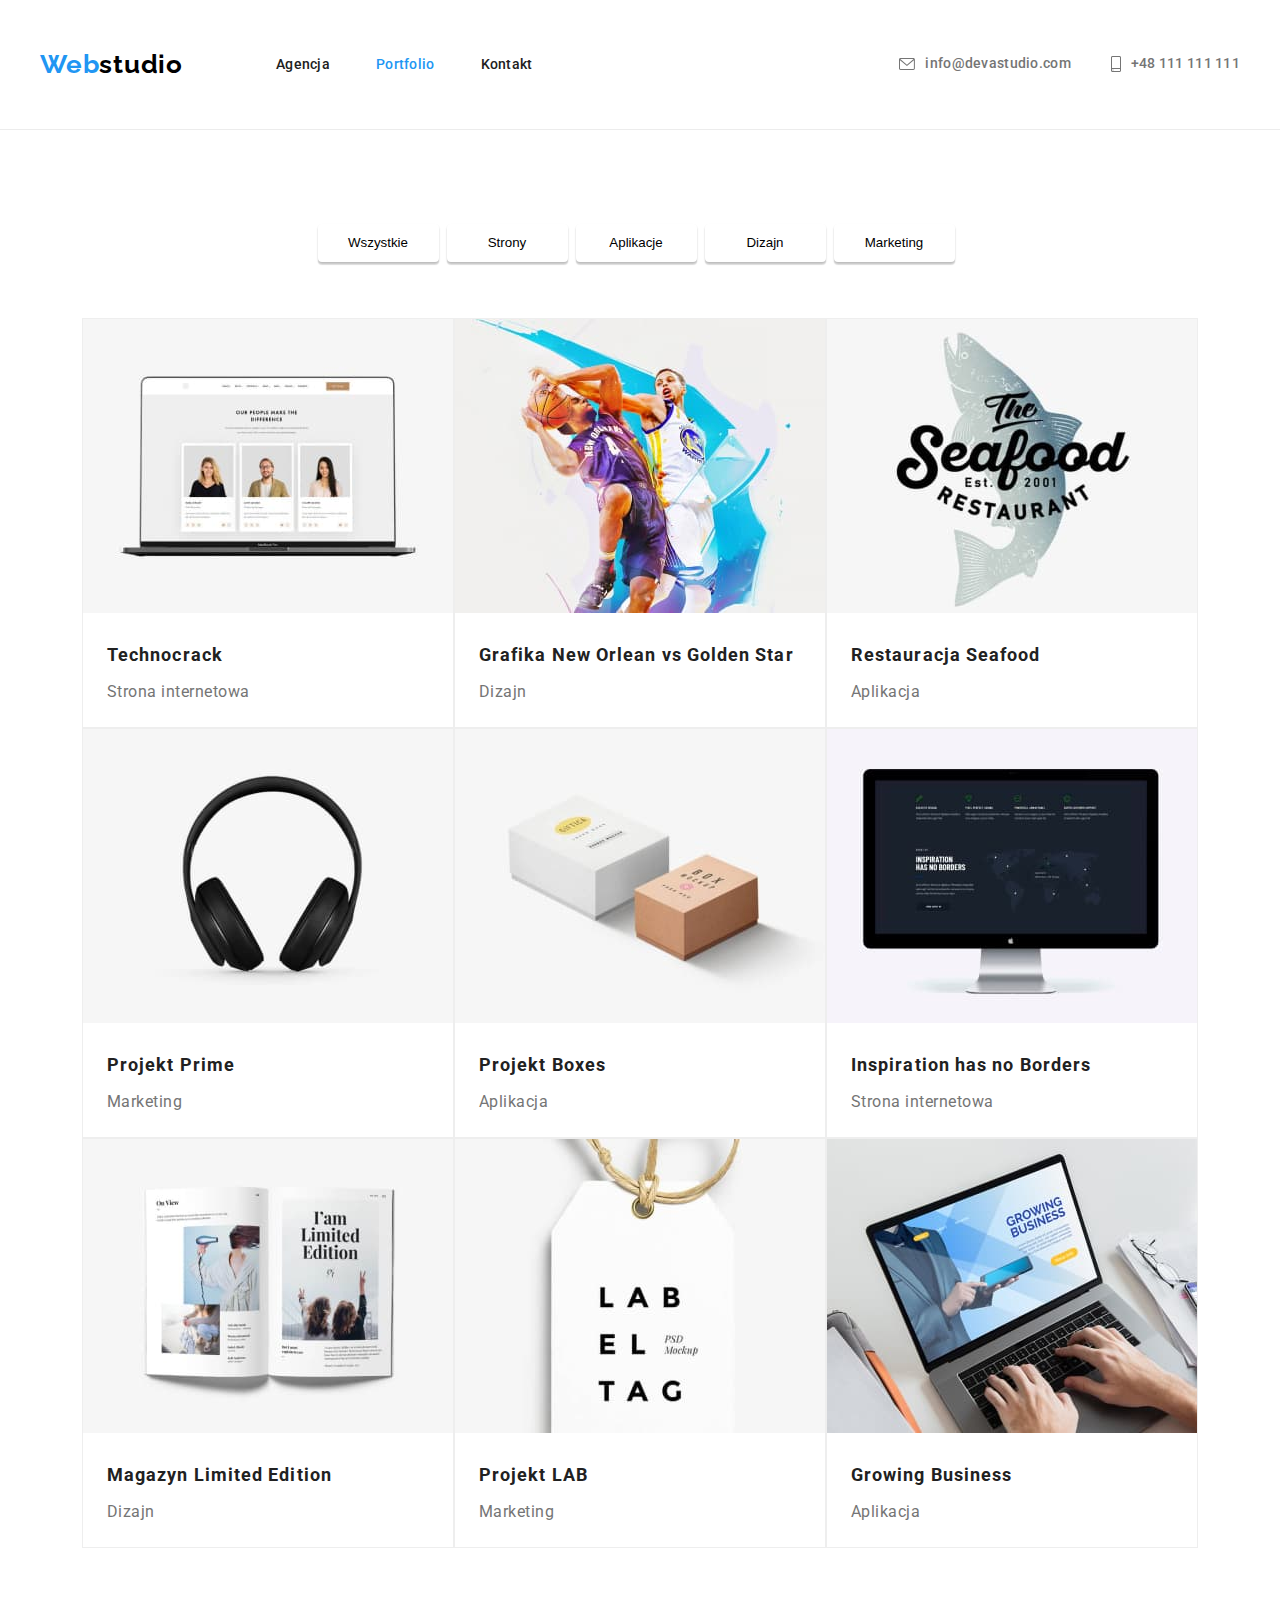
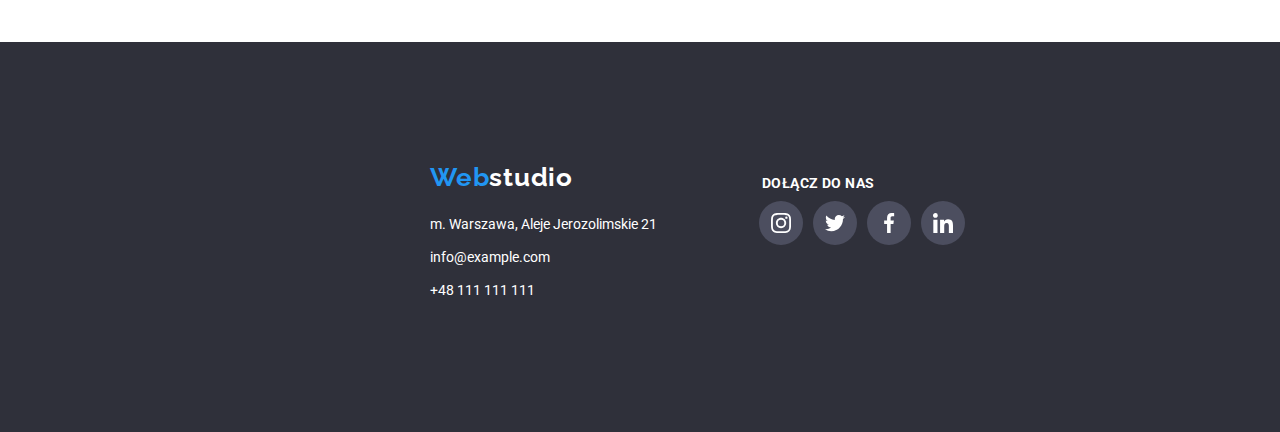
==== portfolio.html @ 0e6512ee "changed position of portfolio pictures" ====
<!DOCTYPE html>
<html lang="en">
  <head>
    <meta charset="UTF-8" />
    <meta http-equiv="X-UA-Compatible" content="IE=edge" />
    <meta name="viewport" content="width=device-width, initial-scale=1.0" />
    <title>Portofolio</title>

    <link rel="preconnect" href="https://fonts.googleapis.com" />
    <link rel="preconnect" href="https://fonts.gstatic.com" crossorigin />
    <link
      href="https://fonts.googleapis.com/css2?family=Raleway:wght@700&family=Roboto:wght@400;500;700;900&display=swap"
      rel="stylesheet"
    />
    <link
      rel="stylesheet"
      href="https://fonts.googleapis.com/css2?family=Montserrat:wght@400;700&family=Raleway:wght@700&family=Roboto:wght@400;500;700;900&display=swap" 
    />
    <link href="./css/styles.css" rel="stylesheet" />
  </head>

  <body>
    <header class="header-container border">
      <div class="header-content">
      <nav>
        <ul class="list header-content-list">
          <li>
            <a class="menu-item-one" href="./index.html"
              >Web<span class="menu-color">studio</span></a
            >
          </li>
          <li>
            <a class="menu-item-twenty-two" href="./index.html">Agencja</a>
          </li>
          <li>
            <a class="menu-item-thirty-three" href="./portfolio.html"
              >Portfolio</a
            >
          </li>
          <li><a class="menu-item-four" href="/Kontakt">Kontakt</a></li>
        </ul>
      </nav>
      <ul class="list header-content-list">
          <li class="contact">
            <svg class="contact-icon" width="16" height="12">
              <use href="./images/icons.svg#icon-envelope"></use>
            </svg>
          <a class="menu-item-five" href="mailto:info@devstudio.com"
            >info@devastudio.com</a
          >
        </li>
        <li class="contact">
            <svg class="contact-icon" width="10" height="16">
              <use href="./images/icons.svg#icon-smartphone"></use>
            </svg>
          <a class="menu-item-six" href="tel:+48111111111">+48 111 111 111</a>
        </li>
      </ul>
      </div>
    </header>

    <main class="container">
  
      <ul class="buttons">
        <li><button type="button" class="btn-hover second-nav-bar">Wszystkie</button></li>
        <li><button type="button" class="btn-hover second-nav-bar">Strony</button></li>
        <li><button type="button" class="btn-hover second-nav-bar">Aplikacje</button></li>
        <li><button type="button" class="btn-hover second-nav-bar">Dizajn</button></li>
        <li><button type="button" class="btn-hover second-nav-bar">Marketing</button></li>
      </ul>
    

      <ul class="picture-portfolio">
        <li class="picture-portfolio-hover"><div class="picture-portfolio-border">
          <img 
            src="./images/portfolio_img/technocrack.jpg"
            alt="laptop"
            width="370"
            height="294"
          />
          <h3 class="picture-portfolio-title">Technocrack</h3> <p class="picture-portfolio-description">Strona internetowa</p></div>
        </li>

        <li class="picture-portfolio-hover"><div class="picture-portfolio-border">
          <img
            src="./images/portfolio_img/graphic_new_orlean.jpg"
            alt="nba"
            width="370"
            height="294"
          />
          <h3 class="picture-portfolio-title">Grafika New Orlean vs Golden Star</h3> <p class="picture-portfolio-description">Dizajn</p></div>
        </li>

        <li class="picture-portfolio-hover"><div class="picture-portfolio-border">
          <img 
            src="./images/portfolio_img/restaurant_seafood.jpg"
            alt="restaurant's logo"
            width="370"
            height="294"
          />
          <h3 class="picture-portfolio-title">Restauracja Seafood</h3> <p class="picture-portfolio-description">Aplikacja</p></div>
        </li>

        <li class="picture-portfolio-hover"><div class="picture-portfolio-border">
          <img 
            src="./images/portfolio_img/project_prime.jpg"
            alt="headphones"
            width="370"
            height="294"
          />
          <h3 class="picture-portfolio-title">Projekt Prime</h3> <p class="picture-portfolio-description">Marketing</p></div>
        </li>
        <li class="picture-portfolio-hover"><div class="picture-portfolio-border">
          <img 
            src="./images/portfolio_img/project_boxes.jpg"
            alt="boxes"
            width="370"
            height="294"
          />
          <h3 class="picture-portfolio-title">Projekt Boxes</h3> <p class="picture-portfolio-description">Aplikacja</p></div>
        </li>
        <li class="picture-portfolio-hover">
          <img 
            src="./images/portfolio_img/inspirations_has_no_borders.jpg"
            alt="monitor"
            width="370"
            height="294"
          />
          <h3 class="picture-portfolio-title">Inspiration has no Borders</h3> <p class="picture-portfolio-description">Strona internetowa</p>
        </li>
        <li class="picture-portfolio-hover"><div class="picture-portfolio-border">
          <img 
            src="./images/portfolio_img/magazine_limited_edition.jpg"
            alt="magazine"
            width="370"
            height="294"
          />
          <h3 class="picture-portfolio-title">Magazyn Limited Edition</h3> <p class="picture-portfolio-description">Dizajn</p></div>
        </li>
        <li class="picture-portfolio-hover"><div class="picture-portfolio-border">
          <img 
            src="./images/portfolio_img/project_lab.jpg"
            alt="label"
            width="370"
            height="294"
          />
          <h3 class="picture-portfolio-title">Projekt LAB</h3> <p class="picture-portfolio-description">Marketing</p></div>
        </li>
        <li class="picture-portfolio-hover"><div class="picture-portfolio-border">
          <img 
            src="./images/portfolio_img/growing_business.jpg"
            alt="hands on a laptop"
            width="370"
            height="294"
          />
          <h3 class="picture-portfolio-title">Growing Business</h3> <p class="picture-portfolio-description">Aplikacja</p></div>
        </li>
      </ul>
  
    </main>

    <footer class="container-footer">
      <address class="container-footer">
        <div class="footer-address">
          <a class="foot-name" href="./index.html"
            >Web<span class="foot-menu-color">studio</span></a
          >
          <ul class="footer-list">
        <li class="foot-data">m. Warszawa, Aleje Jerozolimskie 21</li>
        <li class="foot-data"><a class="footer-contact" href="mailto:info@example.com">info@example.com</a></li>
        <li class="foot-data"><a class="footer-contact" href="tel:+48111111111">+48 111 111 111</a></li>
      </ul>
    </div>
    <div class="footer-second-section">
      <p class="footer-second-section-title">dołącz do nas</p>
      <ul class="section-social-link-footer">
        <li>
      <a class="social-link-footer" href="#">
        <svg class="social-icon-footer"><use href="./images/icons.svg#icon-instagram-2"></use></svg>
      </a>
    </li>
      <li>
      <a class="social-link-footer" href="#">
        <svg class="social-icon-footer"><use href="./images/icons.svg#icon-twitter-1"></use></svg>
      </a>
    </li>
      <li>
      <a class="social-link-footer" href="#">
        <svg class="social-icon-footer"><use href="./images/icons.svg#icon-facebook-1"></use></svg>
      </a>
    </li>
      <li>
      <a class="social-link-footer" href="#">
        <svg class="social-icon-footer"><use href="./images/icons.svg#icon-linkedin-1"></use></svg>
      </a>
    </li>
 </ul>
    </div>
      </address>
    </footer>
  </body>
</html>
---- css/styles.css ----
:root {
  --brand-color: #212121;
  --item-color: #2196f3;
  --link-color: #757575;
  --second-background: #f5f4fa;
  --third-background: #2f303a;
}

* {
  /* box-sizing: border-box; */
  margin: 0;
  padding: 0;
}

body {
  font-family: 'Roboto', sans-serif;
  color: var(--brand-color);
}

.menu-item-one {
  font-family: 'Raleway';
  font-weight: 700;
  font-size: 26px;
  line-height: 1.19;
  letter-spacing: 0.03em;
  color: var(--item-color);
}

.menu-item-two {
  font-weight: 500;
  font-size: 14px;
  line-height: 1.14;
  letter-spacing: 0.02em;
  color: var(--item-color);
}

.menu-item-twenty-two {
  font-weight: 500;
  font-size: 14px;
  line-height: 1.14;
  letter-spacing: 0.02em;
  color: var(--brand-color);
}

.menu-item-twenty-two:hover {
  color: var(--item-color);
}

.menu-item-twenty-two:focus {
  color: var(--item-color);
}

.menu-item-three {
  font-weight: 500;
  font-size: 14px;
  line-height: 1.14;
  letter-spacing: 0.02em;
  color: var(--brand-color);
}

.menu-item-three:hover {
  color: var(--item-color);
}

.menu-item-three:focus {
  color: var(--item-color);
}

.menu-item-thirty-three {
  font-weight: 500;
  font-size: 14px;
  line-height: 1.14;
  letter-spacing: 0.02em;
  color: var(--item-color);
}

.menu-item-four {
  font-weight: 500;
  font-size: 14px;
  line-height: 1.14;
  letter-spacing: 0.02em;
  color: var(--brand-color);
}

.menu-item-four:hover {
  color: var(--item-color);
}

.menu-item-four:focus {
  color: var(--item-color);
}

.menu-item-five {
  font-weight: 500;
  font-size: 14px;
  line-height: 1.14;
  letter-spacing: 0.02em;
  color: var(--brand-color);
  margin-left: 10px;
}

.menu-item-five:hover {
  color: var(--item-color);
}

.contact-icon:hover,
.contact-icon:focus {
  fill: var(--item-color);
}

.contact-icon {
  cursor: pointer;
  fill: #757575;
}

.menu-item-five:focus {
  color: var(--item-color);
}

.menu-item-six {
  font-weight: 500;
  font-size: 14px;
  line-height: 1.14;
  letter-spacing: 0.02em;
  color: var(--brand-color);
  margin-left: 10px;
}

.menu-item-six:hover {
  color: var(--item-color);
}

.menu-item-six:focus {
  color: var(--item-color);
}

.menu-color {
  color: #ffffff;
}

a:link {
  text-decoration: none;
}

.email {
  text-decoration: underline;
}

.contact {
  display: flex;
  align-items: center;
  justify-content: center;
  margin: auto;
}

.container-footer {
  min-width: 1200px;
  margin: auto;
  display: flex;
  align-items: flex-start;
  padding-top: 60px;
  padding-bottom: 60px;
  padding-left: 215px;
  font-style: normal;
  background: var(--third-background);
}

.fotter-address {
  margin-right: 70px;
}

.foot-name {
  font-family: 'Raleway';
  font-style: normal;
  font-weight: 700;
  font-size: 26px;
  line-height: 1.19;
  letter-spacing: 0.03em;
  color: var(--item-color);
}

.foot-name:hover,
.foot-name:focus {
  color: rgb(118, 164, 207);
  transition: all 0, 2s;
}

.foot-menu-color {
  color: #ffffff;
}

.foot-menu-color:hover,
.foot-menu-color:focus {
  color: rgb(118, 164, 207);
}

.foot-data {
  font-family: 'Roboto';
  font-style: normal;
  font-weight: 400;
  font-size: 14px;
  line-height: 1.71;
  color: #ffffff;
  cursor: pointer;
  margin-bottom: 9px;
}

.foot-data:hover,
.foot-data:focus {
  color: rgba(255, 255, 255, 0.6);
}

.foot-data {
  color: white;
}

a.footer-contact {
  color: white;
}

.footer-contact:hover,
.footer-contact:focus {
  color: rgba(255, 255, 255, 0.6);
}

.footer-list {
  list-style-type: none;
  margin-top: 20px;
}
.footer-second-section {
  margin: 0 auto;
  justify-content: column;
  justify-content: flex-start;
  margin-left: 70px;
}

.footer-second-section-title {
  font-family: 'Roboto';
  font-style: normal;
  font-weight: 700;
  font-size: 14px;
  line-height: 16px;
  letter-spacing: 0.03em;
  text-transform: uppercase;
  color: #ffffff;
  display: flex;
  justify-content: flex-start;
  margin-left: 35px;
  margin-top: 13px;
  padding-bottom: 10px;
}

.section-social-link-footer {
  display: flex;
  list-style-type: none;
  align-items: center;
  justify-content: space-around;
  margin-bottom: 30px;
  margin-right: 30px;
  margin-left: 32px;
}

.social-icon-footer {
  width: 20px;
  height: 20px;
  fill: white;
}

.social-icon-footer:hover,
.social-icon:focus {
  fill: white;
}

.social-link-footer {
  display: flex;
  align-items: center;
  justify-content: center;
  width: 44px;
  height: 44px;
  background-color: white;
  border-radius: 50%;
  margin-right: 10px;
}

.social-link-footer,
.social-link-footer {
  background-color: #4c4e5f;
}

.social-link-footer:hover,
.social-link-footer:focus {
  background-color: var(--item-color);
}
.title-color {
  min-width: 1200px;
  background: #2f303a;
  color: #ffffff;
  display: flex;
  align-items: center;
  padding-top: 200px;
  padding-bottom: 200px;
  background-image: linear-gradient(rgba(47, 48, 58, 0.4), rgba(47, 48, 58, 0.4)),
    url('./../images/index_img/background-title.jpg');
}

.main-title {
  display: flex;
  align-items: center;
  flex-direction: column;
  justify-content: center;
}

.name-color {
  color: var(--brand-color);
}

.name-description {
  color: var(--link-color);
}

nav .menu-color {
  color: #000000;
}

.box-first {
  background: var(--item-color);
  box-shadow: 0px 4px 4px rgba(0, 0, 0, 0.15);
  border-radius: 4px;
  color: #ffffff;
  border: none;
  cursor: pointer;
  display: flex;
  justify-content: center;
  align-items: center;
  width: 200px;
  height: 50px;
  margin-top: 30px;
}

.box-first:hover {
  background: #7cbef4;
}

.buttons {
  width: 1200px;
  margin: auto;
  list-style-type: none;
  display: flex;
  justify-content: center;
  /* align-items: center; */
  margin-bottom: 56px;
  padding-top: 94px;
}

.second-nav-bar {
  display: flex;
  justify-content: center;
  align-items: center;
  margin-right: 8px;
  /* margin-top: 100px;  czy to musi tu być? */
  width: 121px;
  height: 38px;
  /* background: #2196f3; */
  box-shadow: 0px 3px 1px rgba(0, 0, 0, 0.1), 0px 1px 2px rgba(0, 0, 0, 0.08),
    0px 2px 2px rgba(0, 0, 0, 0.12);
  border-radius: 4px;
  cursor: pointer;
}

.btn-hover {
  border: none;
  background: #ffffff;
}

.btn-hover:hover {
  background: var(--item-color);
  box-shadow: 0px 3px 1px rgba(0, 0, 0, 0.1), 0px 1px 2px rgba(0, 0, 0, 0.08),
    0px 2px 2px rgba(0, 0, 0, 0.12);
  border-radius: 4px;
}

.page-color {
  min-width: 1200px;
  margin: auto;
  background: var(--second-background);
}

button[type='button'] {
  cursor: pointer;
}

.container {
  /* width: 1200px; */
  margin: auto;
  /* padding-top: 94px; */
  /* padding-bottom: 94px; */
}

.border {
  border-bottom: 1px solid #ececec;
  min-width: 1200px;
  /* padding-bottom: 94px; */
}

.header-container {
  /* width: 1200px;
  margin: auto; */
  /* padding-top: 94px; */
  padding-bottom: 25px;
  padding-top: 24px;
}

.header-content {
  width: 1200px;
  margin: auto;
  display: flex;
  align-items: center;
  justify-content: space-between;
}

.header-content-list {
  display: flex;
  flex-direction: row;
  align-items: center;
  list-style-type: none;
}

.menu-item-one {
  /* margin-left: 215px; */
  margin-right: 93px;
  margin-top: 24px;
  margin-bottom: 25px;
}

.menu-item-two {
  margin-top: 24px;
  margin-bottom: 25px;
  margin-right: 46px;
}

.menu-item-twenty-two {
  margin-top: 24px;
  margin-bottom: 25px;
  margin-right: 46px;
}

.menu-item-three {
  margin-top: 24px;
  margin-bottom: 25px;
  margin-right: 46px;
}

.menu-item-thirty-three {
  margin-top: 24px;
  margin-bottom: 25px;
  margin-right: 46px;
}

.menu-item-four {
  margin-top: 24px;
  margin-bottom: 25px;
  margin-right: 50px;
}

.menu-item-five {
  margin-top: 32px;
  margin-bottom: 32px;
  margin-right: 40px;
  color: #757575;
}

.menu-item-six {
  margin-top: 32px;
  margin-bottom: 32px;
  color: #757575;
}

.second-title {
  margin-bottom: 50px;
  font-family: 'Roboto';
  font-style: normal;
  font-weight: 700;
  font-size: 36px;
  line-height: 42px;
  text-align: center;
  letter-spacing: 0.03em;
}

.photo-first-page {
  gap: 30px;
  /* padding-bottom: 94px; */
  display: flex;
  list-style-type: none;
  justify-content: center;
}

.last-title {
  margin-bottom: 50px;
  font-family: 'Roboto';
  font-style: normal;
  font-weight: 700;
  font-size: 36px;
  line-height: 42px;
  text-align: center;
  letter-spacing: 0.03em;
}

.picture-portfolio {
  max-width: 1200px;
  margin: auto;
  display: flex;
  flex-wrap: wrap;
  justify-content: space-between;
  align-content: center;
  justify-content: center;
  list-style-type: none;
  padding-bottom: 94px;
}

/* .picture-portfolio > li { JAK TO DODAJE TO MAM UKŁAD 2X2
  margin-left: 30px;
  margin-bottom: 30px;
} */

.picture-portfolio-title {
  font-family: 'Roboto';
  font-style: normal;
  font-weight: 700;
  font-size: 18px;
  line-height: 36px;
  letter-spacing: 0.06em;
  color: var(--brand-color);
  padding-top: 20px;
  padding-bottom: 4px;
  padding-left: 24px;
  padding-right: 24px;
}

.picture-portfolio-description {
  font-family: 'Roboto';
  font-style: normal;
  font-weight: 400;
  font-size: 16px;
  line-height: 30px;
  letter-spacing: 0.03em;
  color: var(--link-color);
  padding-right: 24px;
  padding-left: 24px;
  padding-bottom: 20px;
}

.picture-portfolio > li {
  background: #ffffff;
  border: 1px solid #eeeeee;
}

.picture-portfolio-hover:hover,
.picture-portfolio-hover:focus {
  background: #ffffff;
  border: 1px solid #eeeeee;
  box-shadow: 0px 1px 1px rgba(0, 0, 0, 0.12), 0px 4px 4px rgba(0, 0, 0, 0.06),
    1px 4px 6px rgba(0, 0, 0, 0.16);
  cursor: pointer;
  transition: all 0, 2s;
}

.section-lorem-list {
  padding-top: 94px;
}
/* 
.description {
  margin: auto;
} */

.lorem-description-icon {
  width: 270px;
  height: 120px;
  background-color: #f5f4fa;
  display: flex;
  margin: auto;
  align-items: center;
  justify-content: center;
  margin-right: 30px;
}

.lorem-list {
  display: flex;
  list-style-type: none;
  justify-content: center;
}

li > .name-color {
  padding-top: 30px;
  font-family: 'Roboto';
  font-style: normal;
  font-weight: 700;
  font-size: 14px;
  line-height: 16px;
  letter-spacing: 0.03em;
  text-transform: uppercase;
  margin-bottom: 10px;
}

li > .name-description {
  font-family: 'Roboto';
  font-style: normal;
  font-weight: 400;
  font-size: 14px;
  line-height: 24px;
  letter-spacing: 0.03em;
  margin-right: 30px;
  width: 270px;
  height: 75px;
  margin-bottom: 75px;
}

.list-photo-name {
  display: flex;
  align-items: center;
  justify-content: center;
  list-style-type: none;
}

/* .photo {
  width: 270px;
  height: 428px;
} */
.photo-name {
  display: flex;
  flex-direction: row;
  align-items: flex-start;
  margin-inline: 15px;

  background: #ffffff;
  box-shadow: 0px 1px 3px rgba(0, 0, 0, 0.12), 0px 1px 1px rgba(0, 0, 0, 0.14),
    0px 2px 1px rgba(0, 0, 0, 0.2);
  border-radius: 0px 0px 4px 4px;
  width: 270px;
  height: 428px;
}

.name {
  font-family: 'Roboto';
  font-style: normal;
  font-weight: 500;
  font-size: 16px;
  line-height: 19px;
  text-align: center;
  letter-spacing: 0.03em;
  margin-top: 30px;
}

.occupation {
  font-family: 'Roboto';
  font-style: normal;
  font-weight: 400;
  font-size: 16px;
  line-height: 19px;
  text-align: center;
  letter-spacing: 0.03em;
  color: #757575;
  margin-top: 10px;
  margin-bottom: 16px;
}

.section-social-link {
  display: flex;
  list-style-type: none;
  align-items: center;
  justify-content: space-around;
  margin-bottom: 30px;
  margin-right: 30px;
  margin-left: 32px;
}

.social-icon {
  width: 20px;
  height: 20px;
  fill: #afb1b8;
}

.social-icon:hover,
.social-icon:focus {
  fill: white;
  transition: all 0, 2s;
}

.social-link {
  display: flex;
  align-items: center;
  justify-content: center;
  width: 44px;
  height: 44px;
  background-color: white;
  border-radius: 50%;
  margin-right: 10px;
}

.social-link:hover,
.social-link:focus {
  background-color: var(--item-color);
  transition: all 0, 2s;
}

.gap {
  padding-top: 94px;
  padding-bottom: 94px;
}

.last-section {
  padding-top: 94px;
  margin-bottom: 50px;
  fill: #afb1b8;
}

.last-section-icon-border {
  display: flex;
  width: 170px;
  height: 92px;
  border: 1px solid #afb1b8;
  border-radius: 4px;
  margin-right: 30px;
  cursor: pointer;
}

.last-section-icon-border:hover,
.last-section-icon-border:focus {
  border-color: var(--item-color);
}

.last-section-icon:hover,
.last-section-icon:focus {
  fill: var(--item-color);
}

.last-section-list {
  display: flex;
  list-style-type: none;
  justify-content: center;
  padding-bottom: 94px;
}
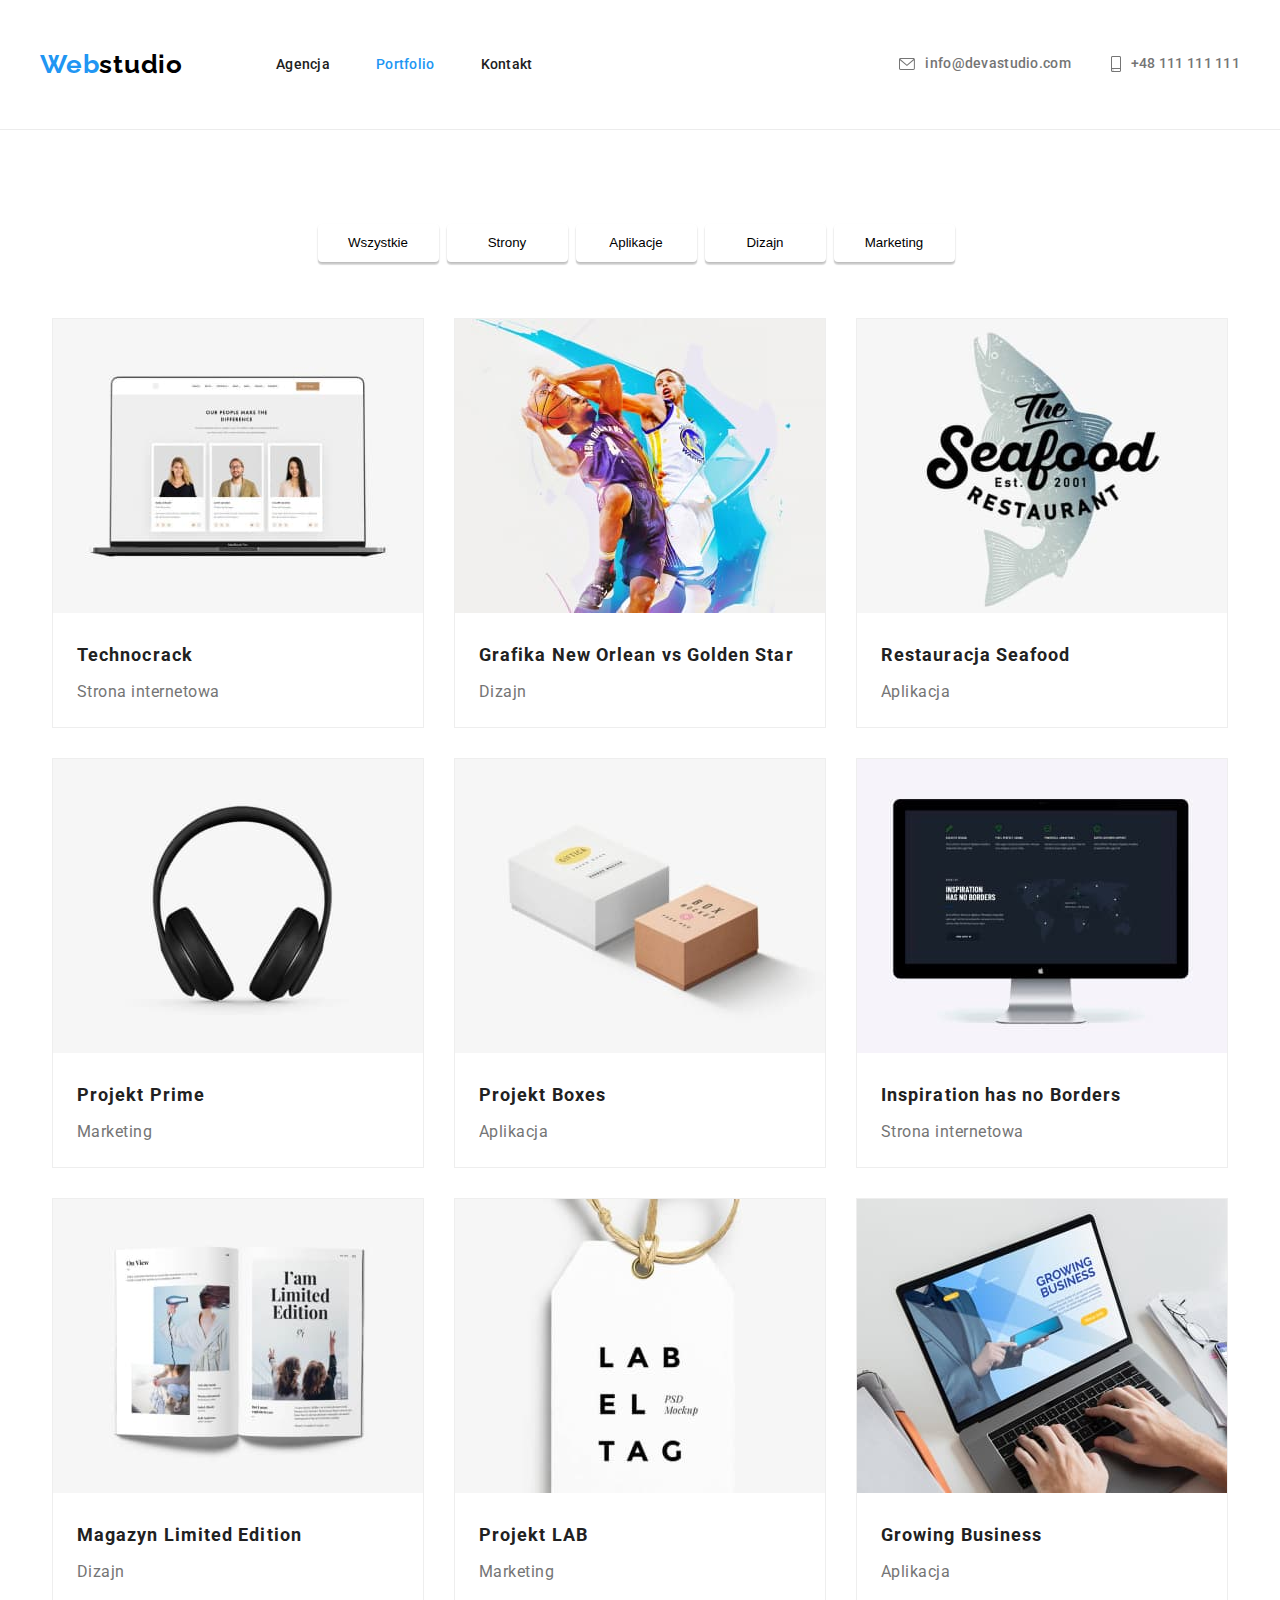
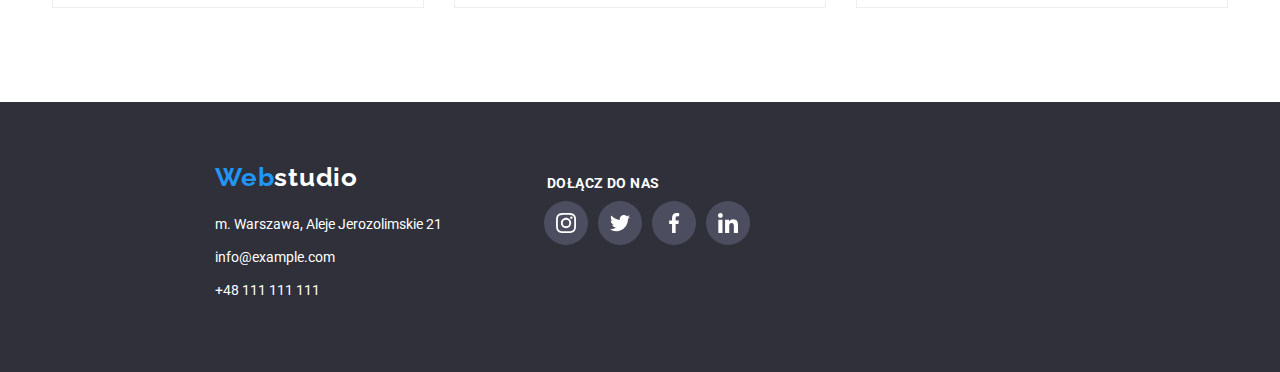
==== commit 0fa1c999: "changed position of portfolio pictures" ====
--- a/portfolio.html
+++ b/portfolio.html
@@ -159,7 +159,7 @@
   
     </main>
 
-    <footer class="container-footer">
+    <footer>
       <address class="container-footer">
         <div class="footer-address">
           <a class="foot-name" href="./index.html"
--- a/css/styles.css
+++ b/css/styles.css
@@ -377,6 +377,7 @@
   box-shadow: 0px 3px 1px rgba(0, 0, 0, 0.1), 0px 1px 2px rgba(0, 0, 0, 0.08),
     0px 2px 2px rgba(0, 0, 0, 0.12);
   border-radius: 4px;
+  color: white;
 }
 
 .page-color {
@@ -515,6 +516,7 @@
   justify-content: center;
   list-style-type: none;
   padding-bottom: 94px;
+  gap: 30px;
 }
 
 /* .picture-portfolio > li { JAK TO DODAJE TO MAM UKŁAD 2X2
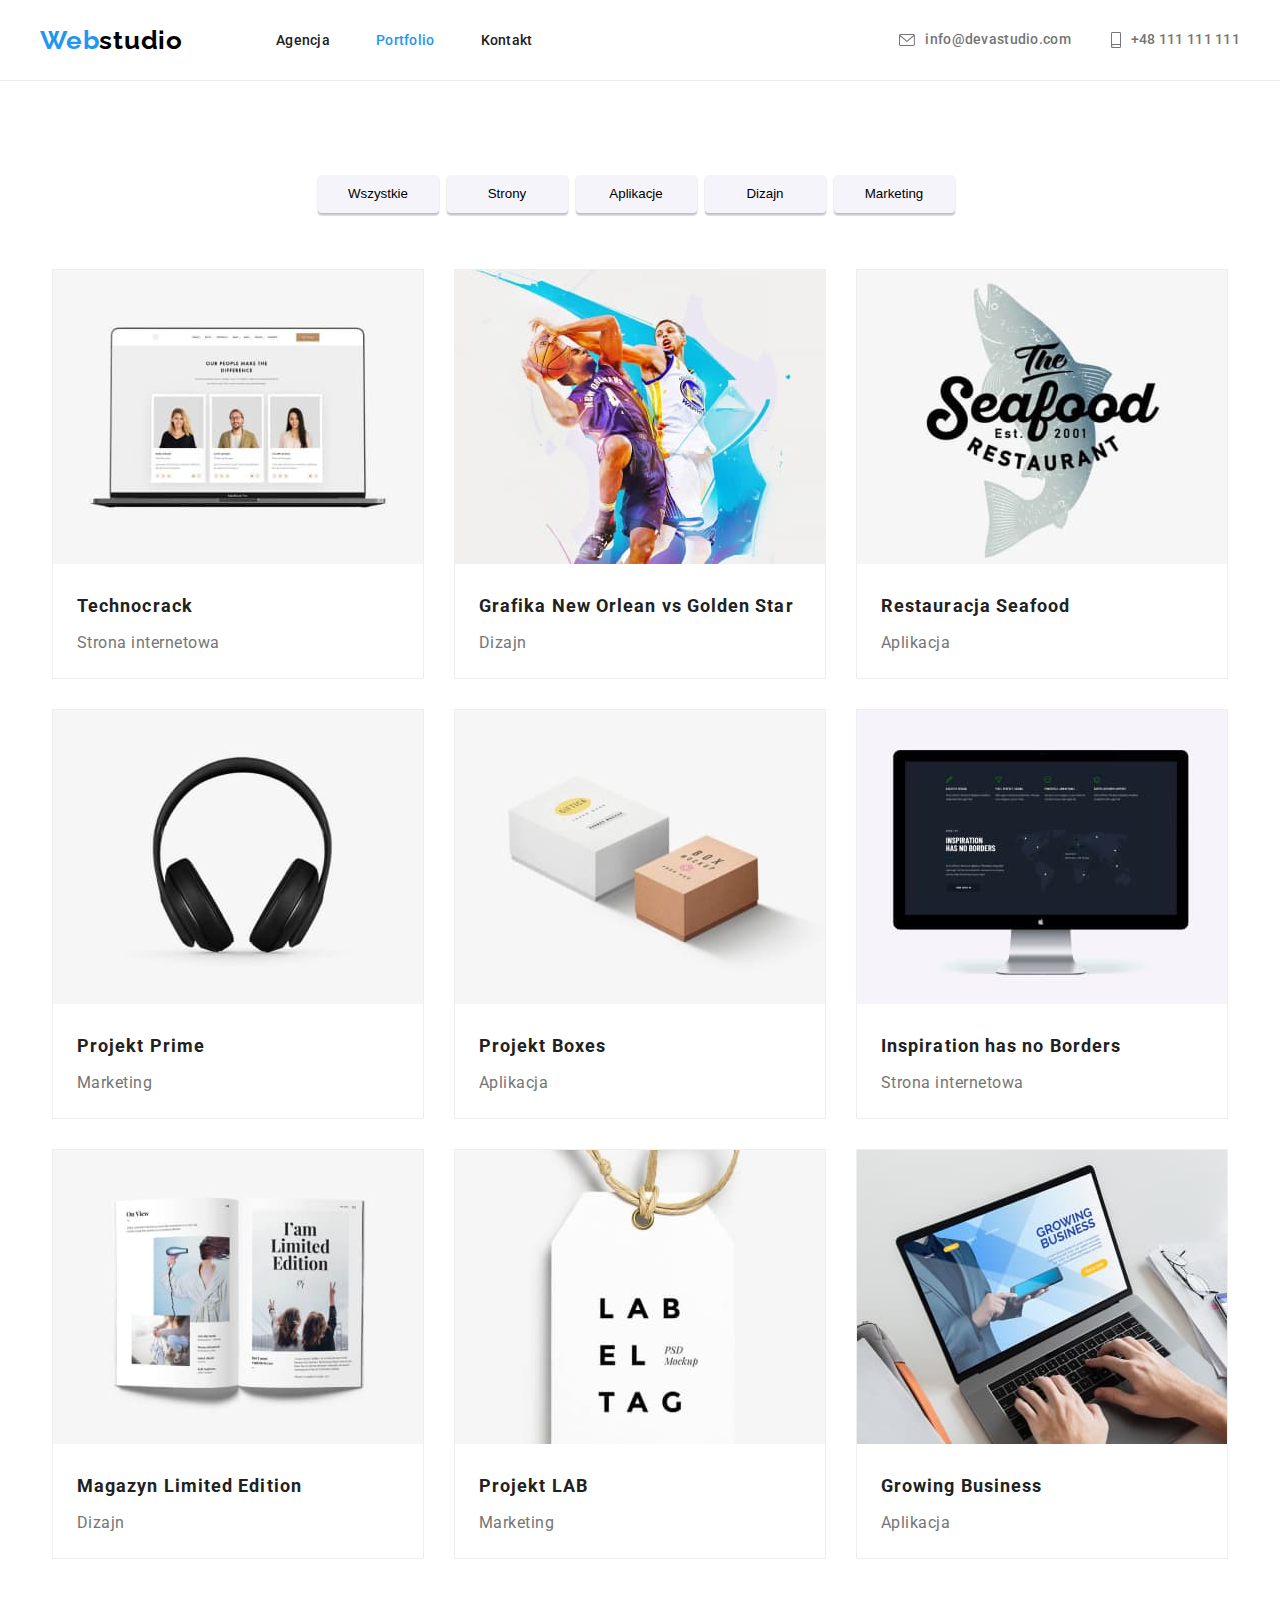
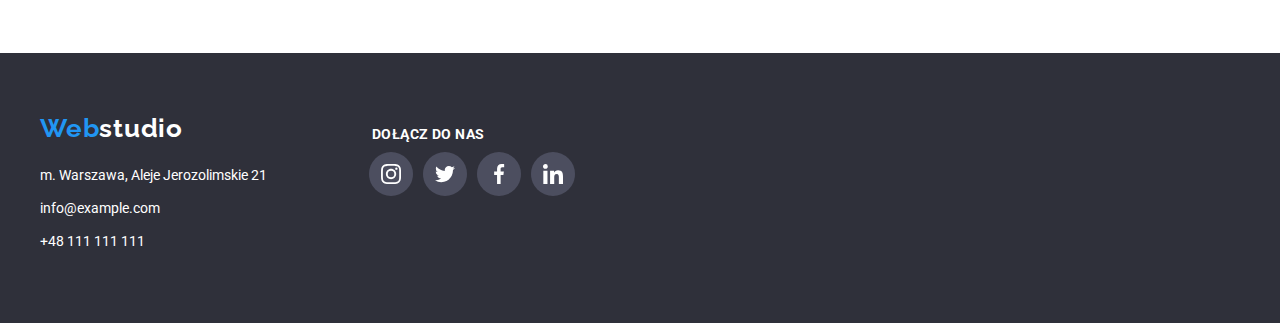
==== commit c1fe1f4c: "changes" ====
--- a/portfolio.html
+++ b/portfolio.html
@@ -17,6 +17,7 @@
       href="https://fonts.googleapis.com/css2?family=Montserrat:wght@400;700&family=Raleway:wght@700&family=Roboto:wght@400;500;700;900&display=swap" 
     />
     <link href="./css/styles.css" rel="stylesheet" />
+    <link rel="stylesheet" href="node_modules/modern-normalize/modern-normalize.css"/> 
   </head>
 
   <body>
@@ -161,6 +162,7 @@
 
     <footer>
       <address class="container-footer">
+        <div class="footer-section">
         <div class="footer-address">
           <a class="foot-name" href="./index.html"
             >Web<span class="foot-menu-color">studio</span></a
@@ -196,6 +198,7 @@
     </li>
  </ul>
     </div>
+    </div>
       </address>
     </footer>
   </body>
--- a/css/styles.css
+++ b/css/styles.css
@@ -155,14 +155,21 @@
 
 .container-footer {
   min-width: 1200px;
-  margin: auto;
   display: flex;
   align-items: flex-start;
   padding-top: 60px;
   padding-bottom: 60px;
-  padding-left: 215px;
+  /* padding-left: 215px; */
   font-style: normal;
   background: var(--third-background);
+}
+
+.footer-section {
+  max-width: 1200px;
+  width: 100%;
+  margin: 0 auto;
+  padding: 0 15px;
+  display: flex;
 }
 
 .fotter-address {
@@ -182,7 +189,7 @@
 .foot-name:hover,
 .foot-name:focus {
   color: rgb(118, 164, 207);
-  transition: all 0, 2s;
+  transition: all 2s;
 }
 
 .foot-menu-color {
@@ -229,7 +236,7 @@
 }
 .footer-second-section {
   margin: 0 auto;
-  justify-content: column;
+  flex-direction: column;
   justify-content: flex-start;
   margin-left: 70px;
 }
@@ -308,6 +315,8 @@
   align-items: center;
   flex-direction: column;
   justify-content: center;
+  max-width: 1600px;
+  margin: 0 auto;
 }
 
 .name-color {
@@ -369,7 +378,8 @@
 
 .btn-hover {
   border: none;
-  background: #ffffff;
+  background: #F5F4FA;
+
 }
 
 .btn-hover:hover {
@@ -403,13 +413,13 @@
   /* padding-bottom: 94px; */
 }
 
-.header-container {
-  /* width: 1200px;
-  margin: auto; */
-  /* padding-top: 94px; */
+/* .header-container {
+  width: 1200px;
+  margin: auto;
+  padding-top: 94px;
   padding-bottom: 25px;
   padding-top: 24px;
-}
+} */
 
 .header-content {
   width: 1200px;
@@ -563,7 +573,6 @@
   box-shadow: 0px 1px 1px rgba(0, 0, 0, 0.12), 0px 4px 4px rgba(0, 0, 0, 0.06),
     1px 4px 6px rgba(0, 0, 0, 0.16);
   cursor: pointer;
-  transition: all 0, 2s;
 }
 
 .section-lorem-list {
@@ -684,7 +693,6 @@
 .social-icon:hover,
 .social-icon:focus {
   fill: white;
-  transition: all 0, 2s;
 }
 
 .social-link {
@@ -701,7 +709,6 @@
 .social-link:hover,
 .social-link:focus {
   background-color: var(--item-color);
-  transition: all 0, 2s;
 }
 
 .gap {
